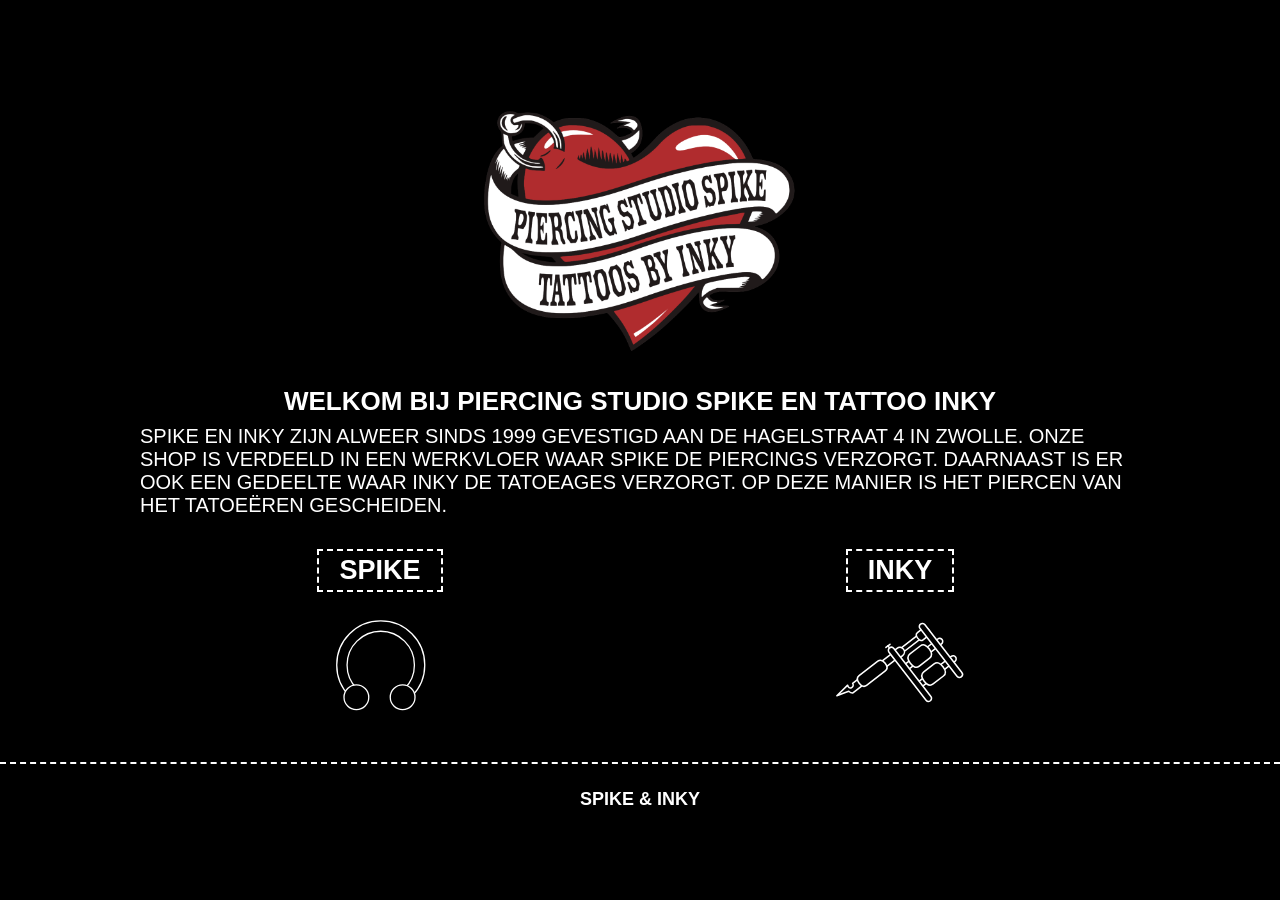
==== index.html @ befb2ac8 "launch" ====
<!DOCTYPE html>
<html lang="en">
<head>
    <meta charset="UTF-8">
    <meta name="viewport" content="width=device-width, initial-scale=1.0">
    <title>Spike & Inky</title>
    <link rel="stylesheet" href="style.css">
</head>
<body>
    <div id="frame">
        
        <div class="layer1">

            <div class="logo-wrapper">
                <img id="main-logo" src="assets/logo_color.png" alt="Spike & Inky">
            </div>

            <div class="intro">
                <h2>Welkom bij piercing Studio Spike en tattoo Inky</h2>
                <p>Spike en Inky zijn alweer sinds 1999 gevestigd aan de Hagelstraat 4 in Zwolle. Onze shop is verdeeld in een werkvloer waar Spike de piercings verzorgt. Daarnaast is er ook een gedeelte waar Inky de tatoeages verzorgt. Op deze manier is het piercen van het tatoeëren gescheiden.</p>
            </div>
        </div>

        <div class="column-container">

            <div class="column">
                <div class="content-wrapper">
                    <a class="title-button" href="./spike/index.html">
                        SPIKE
                    </a>
                    <a class="image-button" href="./spike/index.html">
                        <img src="./assets/spike_logo.svg" alt="SPIKE">
                    </a>
                </div>
            </div>

            <div class="column">
                <div class="content-wrapper">
                    <a class="title-button" href="./inky/index.html">
                        INKY
                    </a>
                    <a class="image-button" href="./inky/index.html">
                        <img src="./assets/inky_logo.svg" alt="INKY">
                    </a>
                </div>
            </div>

        </div>

        </div>

        <div class="footer">
            <a href="index.html" class="footer-logo">
                    SPIKE & INKY
            </a>
        </div>
        
        <!--<div class="intro">
            <h2>Welkom bij piercing Studio Spike en tattoo Inky</h2>
            <p>Spike en Inky zijn alweer sinds 1999 gevestigd aan de Hagelstraat 4 in Zwolle. Onze shop is verdeeld in een werkvloer waar Spike de piercings verzorgt. Daarnaast is er ook een gedeelte waar Inky de tatoeages verzorgt. Op deze manier is het piercen van het tatoeëren gescheiden.</p>
        </div>
        <div class="contact">
            <p id="contact-title">Voor info / afspraak:</p>
            <p>038 429 0266</p>
        </div>-->
</body>
</html>
---- style.css ----
* {
    box-sizing: border-box;
    margin: 0;
    padding: 0;
}

html {
    font-family: Arial, Helvetica, sans-serif;
    color: white;
    background-color: black;
    font-size: 27px;
    text-transform: uppercase;
}

a {
    text-decoration: none;
    color: black;
}

p, h2 {
    position: relative;
    margin: 0;
    margin-left: 20px;
    margin-right: 20px;
}

h2 {
    font-size: 26px;
    padding-bottom: 8px;
}

p {
    font-size: 20px;
}

.contact {
    position: relative;
    top: 32px;
}

.contact p {
    display: grid;
    justify-content: center;
    font-weight: 700;
    font-size: 23px;
}

body {
    display: block;
    width: 100vw;
    margin: 0;
    padding: 0;
}

#frame {
    display: block;
    width: 100%;
    gap: 0;
}

#main-logo {
    position: relative;
    top: 0px;
    justify-self: center;
    margin: 0;
    height: 160px;
}

#contact-title {
    font-size: 21px;
    bottom: 8px;
}

.column-container {
    display: flex;
    position: relative;
    flex-direction: row;
    margin-top: 32px;
}

.column {
    flex: 1;
    display: grid;
}

.content-wrapper {
    display: grid;
    align-items: center;
    justify-items: center;
}

.title-button {
    display: grid;
    border: white dashed 2px;
    font-weight: 600;
    color: white;
    padding: 4px 20px;
    min-width: 80px;
    justify-content: center;
}

.layer1 {
    display: block;
    justify-items: center;
    height: min-content;
}

.logo-wrapper {
    display: grid;
    justify-content: center;
}

.image-button {
    width: 130px;
    height: 130px;
    margin-top: 8px;
}

.image-button img {
    width: 100%;
    height: 100%;
    aspect-ratio: 1;
}

.intro {
    margin-top: 0;
    top: 0;
}

.intro h2, .intro p {
    display: grid;
    justify-content: center;
}

.footer {
    display: grid;
    width: 100%;
    margin-top: 32px;
    border-top: white 2px dashed;
    height: 72px;
    align-content: center;
    justify-content: center;
    color: white;
    font-size: 18px;
    top: auto;
    position: relative;
    margin-bottom: 0;
    top: auto;
    bottom: 0;
}

.footer-logo {
    color: white;
    font-size: 18px;
    font-weight: 600;
}

/* Als op PC */
@media (min-width: 600px) {
    body {
        display: grid;
        width: 100vw;
        height: 100vh;
        align-content: center;
    }
    #frame { 
        display: grid;
        justify-content: center;
    }
    .intro h2, .intro p {
        display: grid;
        justify-content: center;
        max-width: 1000px;
    }
    #main-logo {
        max-width: 320px;
        height: 320px;
    }
}
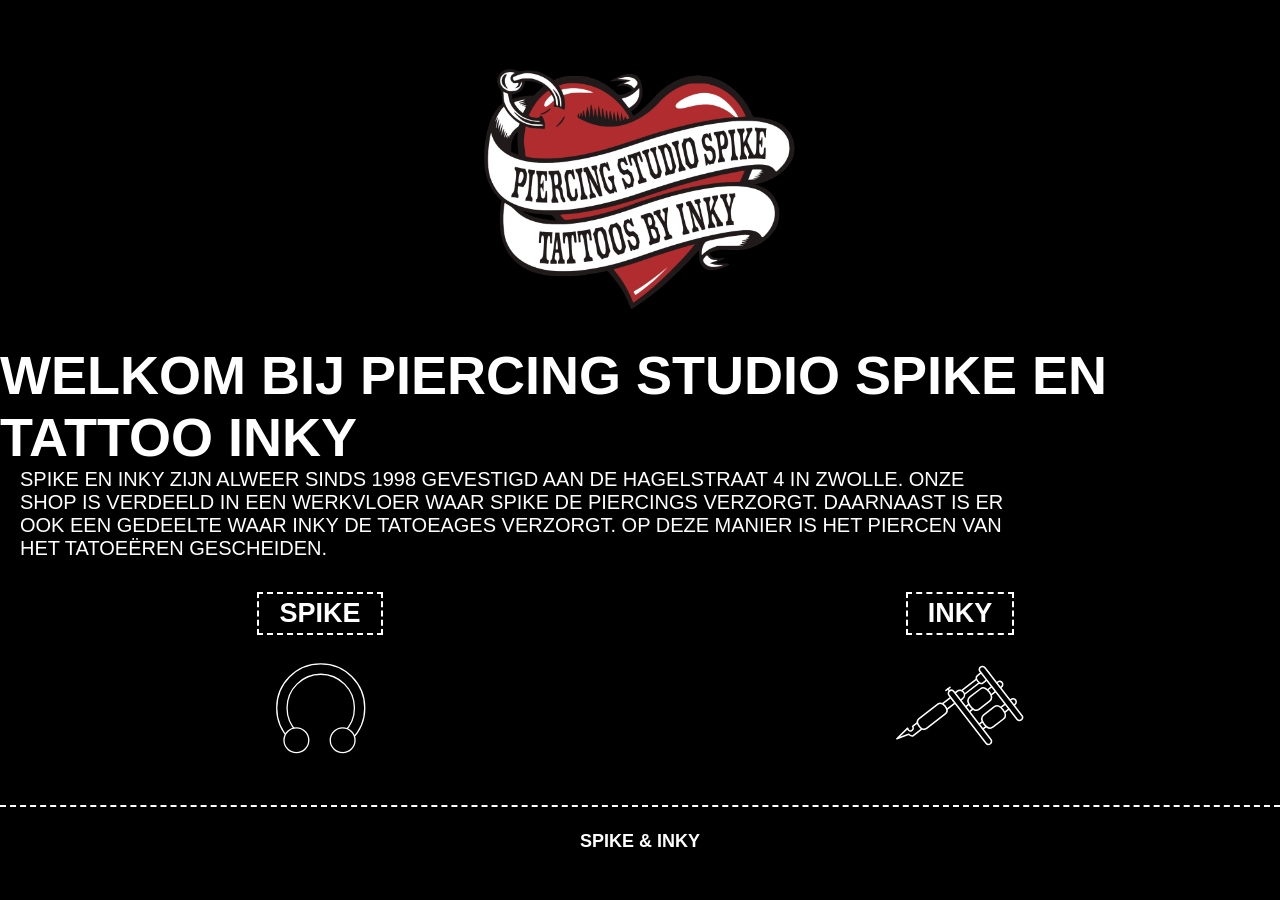
==== commit 43a671c2: "Tijden aagepast, SEO verbeterd (foto-'alt's, description)." ====
--- a/index.html
+++ b/index.html
@@ -3,6 +3,7 @@
 <head>
     <meta charset="UTF-8">
     <meta name="viewport" content="width=device-width, initial-scale=1.0">
+    <meta name="description" content="Al sinds 1998 dé piercing- en tattooshop in Zwolle aan de Hagelstraat 4. Spike verzorgt de piercings en Inky de tatoeages. Loop gerust binnen!">
     <title>Spike & Inky</title>
     <link rel="stylesheet" href="style.css">
 </head>
@@ -16,8 +17,8 @@
             </div>
 
             <div class="intro">
-                <h2>Welkom bij piercing Studio Spike en tattoo Inky</h2>
-                <p>Spike en Inky zijn alweer sinds 1999 gevestigd aan de Hagelstraat 4 in Zwolle. Onze shop is verdeeld in een werkvloer waar Spike de piercings verzorgt. Daarnaast is er ook een gedeelte waar Inky de tatoeages verzorgt. Op deze manier is het piercen van het tatoeëren gescheiden.</p>
+                <h1>Welkom bij piercing Studio Spike en tattoo Inky</h1>
+                <p>Spike en Inky zijn alweer sinds 1998 gevestigd aan de Hagelstraat 4 in Zwolle. Onze shop is verdeeld in een werkvloer waar Spike de piercings verzorgt. Daarnaast is er ook een gedeelte waar Inky de tatoeages verzorgt. Op deze manier is het piercen van het tatoeëren gescheiden.</p>
             </div>
         </div>
 
@@ -25,10 +26,10 @@
 
             <div class="column">
                 <div class="content-wrapper">
-                    <a class="title-button" href="./spike/index.html">
+                    <a class="title-button" href="./spike/">
                         SPIKE
                     </a>
-                    <a class="image-button" href="./spike/index.html">
+                    <a class="image-button" href="./spike/">
                         <img src="./assets/spike_logo.svg" alt="SPIKE">
                     </a>
                 </div>
@@ -36,10 +37,10 @@
 
             <div class="column">
                 <div class="content-wrapper">
-                    <a class="title-button" href="./inky/index.html">
+                    <a class="title-button" href="./inky/">
                         INKY
                     </a>
-                    <a class="image-button" href="./inky/index.html">
+                    <a class="image-button" href="./inky/">
                         <img src="./assets/inky_logo.svg" alt="INKY">
                     </a>
                 </div>
@@ -49,19 +50,10 @@
 
         </div>
 
-        <div class="footer">
-            <a href="index.html" class="footer-logo">
+        <footer class="footer">
+            <a href="./" class="footer-logo">
                     SPIKE & INKY
             </a>
-        </div>
-        
-        <!--<div class="intro">
-            <h2>Welkom bij piercing Studio Spike en tattoo Inky</h2>
-            <p>Spike en Inky zijn alweer sinds 1999 gevestigd aan de Hagelstraat 4 in Zwolle. Onze shop is verdeeld in een werkvloer waar Spike de piercings verzorgt. Daarnaast is er ook een gedeelte waar Inky de tatoeages verzorgt. Op deze manier is het piercen van het tatoeëren gescheiden.</p>
-        </div>
-        <div class="contact">
-            <p id="contact-title">Voor info / afspraak:</p>
-            <p>038 429 0266</p>
-        </div>-->
+        </footer>
 </body>
 </html>
--- a/style.css
+++ b/style.css
@@ -127,7 +127,7 @@
     top: 0;
 }
 
-.intro h2, .intro p {
+.intro h1, .intro p {
     display: grid;
     justify-content: center;
 }
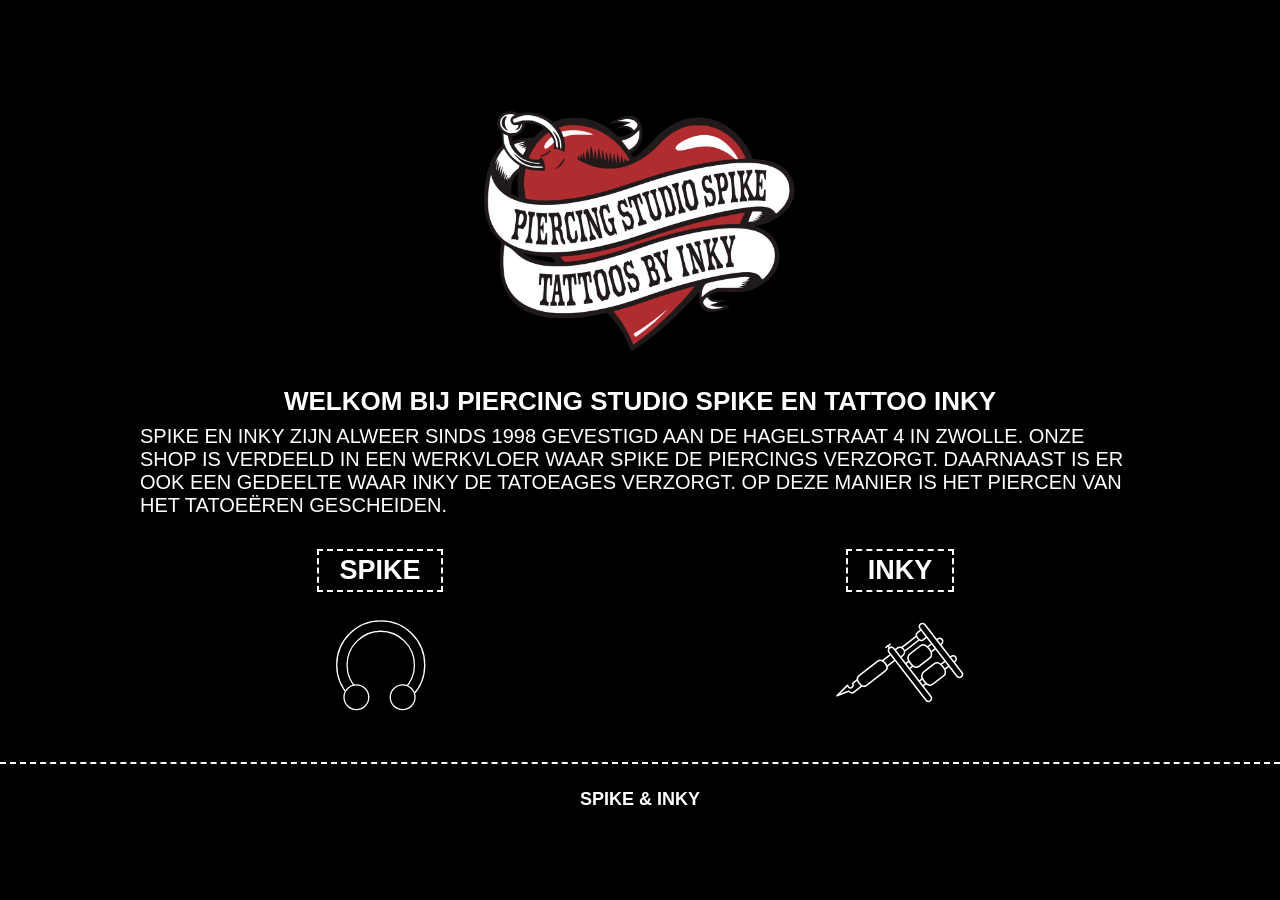
==== commit 4bb40e4d: "favicon added" ====
--- a/index.html
+++ b/index.html
@@ -6,6 +6,7 @@
     <meta name="description" content="Al sinds 1998 dé piercing- en tattooshop in Zwolle aan de Hagelstraat 4. Spike verzorgt de piercings en Inky de tatoeages. Loop gerust binnen!">
     <title>Spike & Inky</title>
     <link rel="stylesheet" href="style.css">
+    <link rel="icon" type="image/x-icon" href="./favicon.ico">
 </head>
 <body>
     <div id="frame">
--- a/style.css
+++ b/style.css
@@ -17,14 +17,14 @@
     color: black;
 }
 
-p, h2 {
+p, h1 {
     position: relative;
     margin: 0;
     margin-left: 20px;
     margin-right: 20px;
 }
 
-h2 {
+h1 {
     font-size: 26px;
     padding-bottom: 8px;
 }
@@ -167,7 +167,7 @@
         display: grid;
         justify-content: center;
     }
-    .intro h2, .intro p {
+    .intro h1, .intro p {
         display: grid;
         justify-content: center;
         max-width: 1000px;
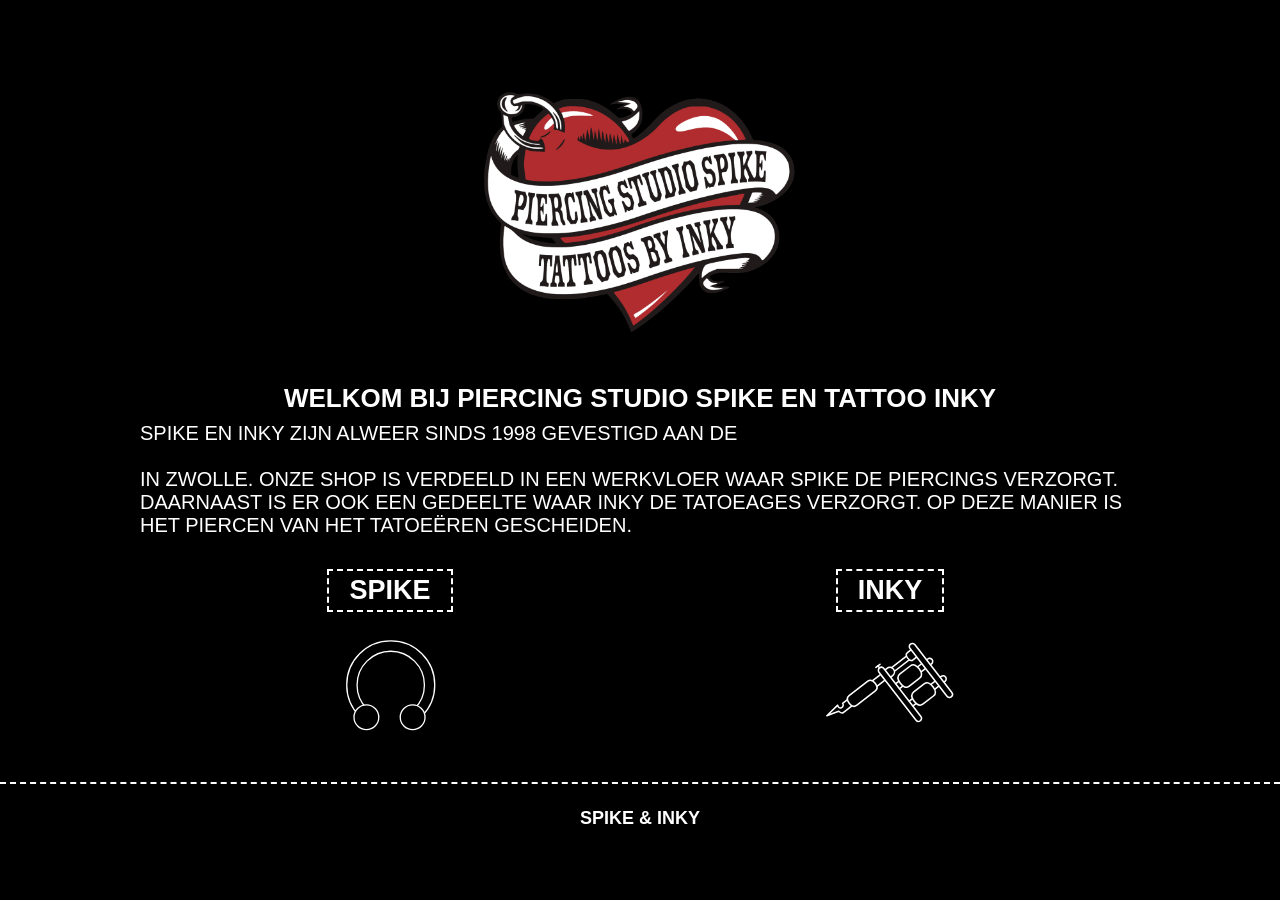
==== commit 3e6c62a1: "link toegevoegd voor straat naar GoogleMaps" ====
--- a/index.html
+++ b/index.html
@@ -19,8 +19,9 @@
 
             <div class="intro">
                 <h1>Welkom bij piercing Studio Spike en tattoo Inky</h1>
-                <p>Spike en Inky zijn alweer sinds 1998 gevestigd aan de Hagelstraat 4 in Zwolle. Onze shop is verdeeld in een werkvloer waar Spike de piercings verzorgt. Daarnaast is er ook een gedeelte waar Inky de tatoeages verzorgt. Op deze manier is het piercen van het tatoeëren gescheiden.</p>
+                <p>Spike en Inky zijn alweer sinds 1998 gevestigd aan de <a target="_blank" rel="noopener noreferrer" href="https://maps.app.goo.gl/vSh3EUyjuhqtQo8V9" id="inline-location"> Hagelstraat 4</a>  in Zwolle. Onze shop is verdeeld in een werkvloer waar Spike de piercings verzorgt. Daarnaast is er ook een gedeelte waar Inky de tatoeages verzorgt. Op deze manier is het piercen van het tatoeëren gescheiden.</p>
             </div>
+
         </div>
 
         <div class="column-container">
--- a/style.css
+++ b/style.css
@@ -122,14 +122,27 @@
     aspect-ratio: 1;
 }
 
+
 .intro {
-    margin-top: 0;
+    margin-top: 16px;
     top: 0;
 }
 
-.intro h1, .intro p {
+.intro h1 {
     display: grid;
+    justify-items: center;
+}
+
+.intro p, .intro a {
+    display: inline;
     justify-content: center;
+    margin: 0;
+}
+
+#inline-location {
+    display: inline;
+    margin: 0;
+    text-decoration: underline;
 }
 
 .footer {
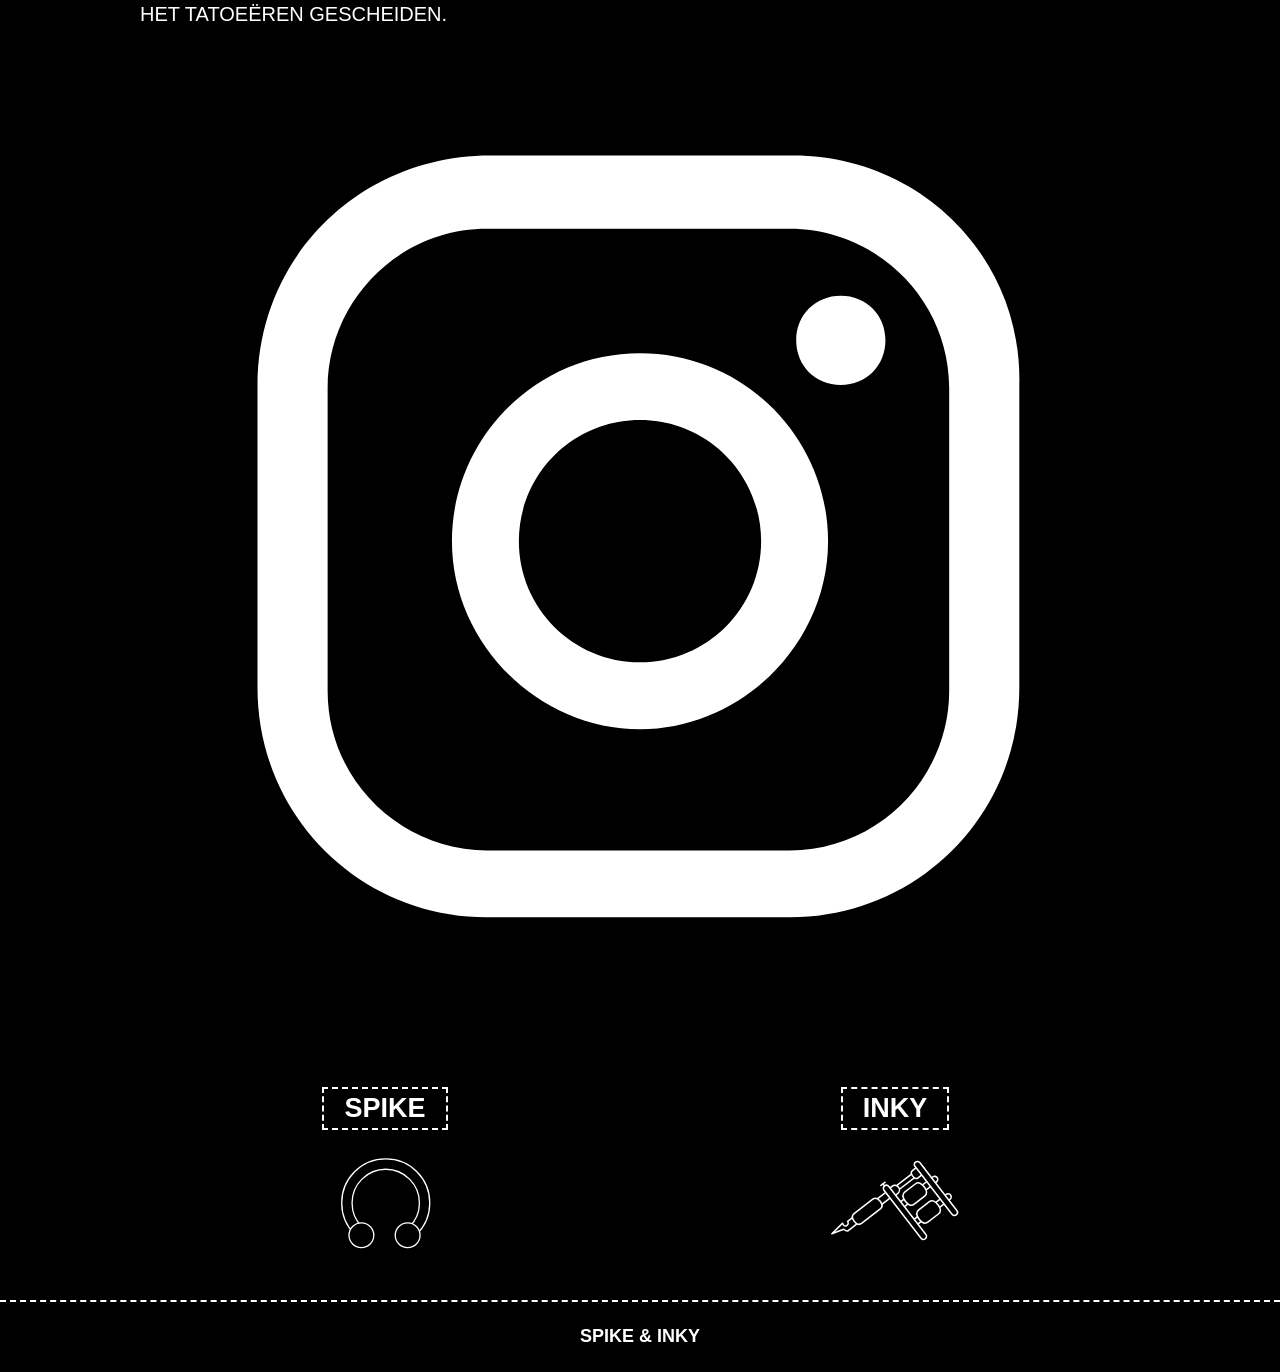
==== commit 82749ec1: "insta plaatje link" ====
--- a/index.html
+++ b/index.html
@@ -21,6 +21,11 @@
                 <h1>Welkom bij piercing Studio Spike en tattoo Inky</h1>
                 <p>Spike en Inky zijn alweer sinds 1998 gevestigd aan de <a target="_blank" rel="noopener noreferrer" href="https://maps.app.goo.gl/vSh3EUyjuhqtQo8V9" id="inline-location"> Hagelstraat 4</a>  in Zwolle. Onze shop is verdeeld in een werkvloer waar Spike de piercings verzorgt. Daarnaast is er ook een gedeelte waar Inky de tatoeages verzorgt. Op deze manier is het piercen van het tatoeëren gescheiden.</p>
             </div>
+
+            <a id="insta-a" target="_blank" rel="noopener noreferrer" href="https://www.instagram.com/spikeinky/" class="insta">
+                <img id="insta-img" src="./assets/svg/instagram.svg" alt="Spike en Inky Instagram link">
+            </a>
+
 
         </div>
 
--- a/style.css
+++ b/style.css
@@ -126,6 +126,8 @@
 .intro {
     margin-top: 16px;
     top: 0;
+    margin-left: 10px;
+    margin-right: 10px;
 }
 
 .intro h1 {
@@ -137,6 +139,7 @@
     display: inline;
     justify-content: center;
     margin: 0;
+    color: white;
 }
 
 #inline-location {
@@ -166,6 +169,17 @@
     color: white;
     font-size: 18px;
     font-weight: 600;
+}
+
+#insta-a {
+    aspect-ratio: 1;
+    width: 48px;
+    height: 48px;
+}
+
+#insta-img {
+    width: 100%;
+    height: 100%;
 }
 
 /* Als op PC */
@@ -180,11 +194,23 @@
         display: grid;
         justify-content: center;
     }
-    .intro h1, .intro p {
+
+    .intro {
+        max-width: 1000px;
+    }
+
+    .intro h1 {
         display: grid;
         justify-content: center;
         max-width: 1000px;
     }
+    
+    .intro p {
+        display: inline;
+        justify-content: center;
+        max-width: 1000px;
+        color: white;
+    }
     #main-logo {
         max-width: 320px;
         height: 320px;
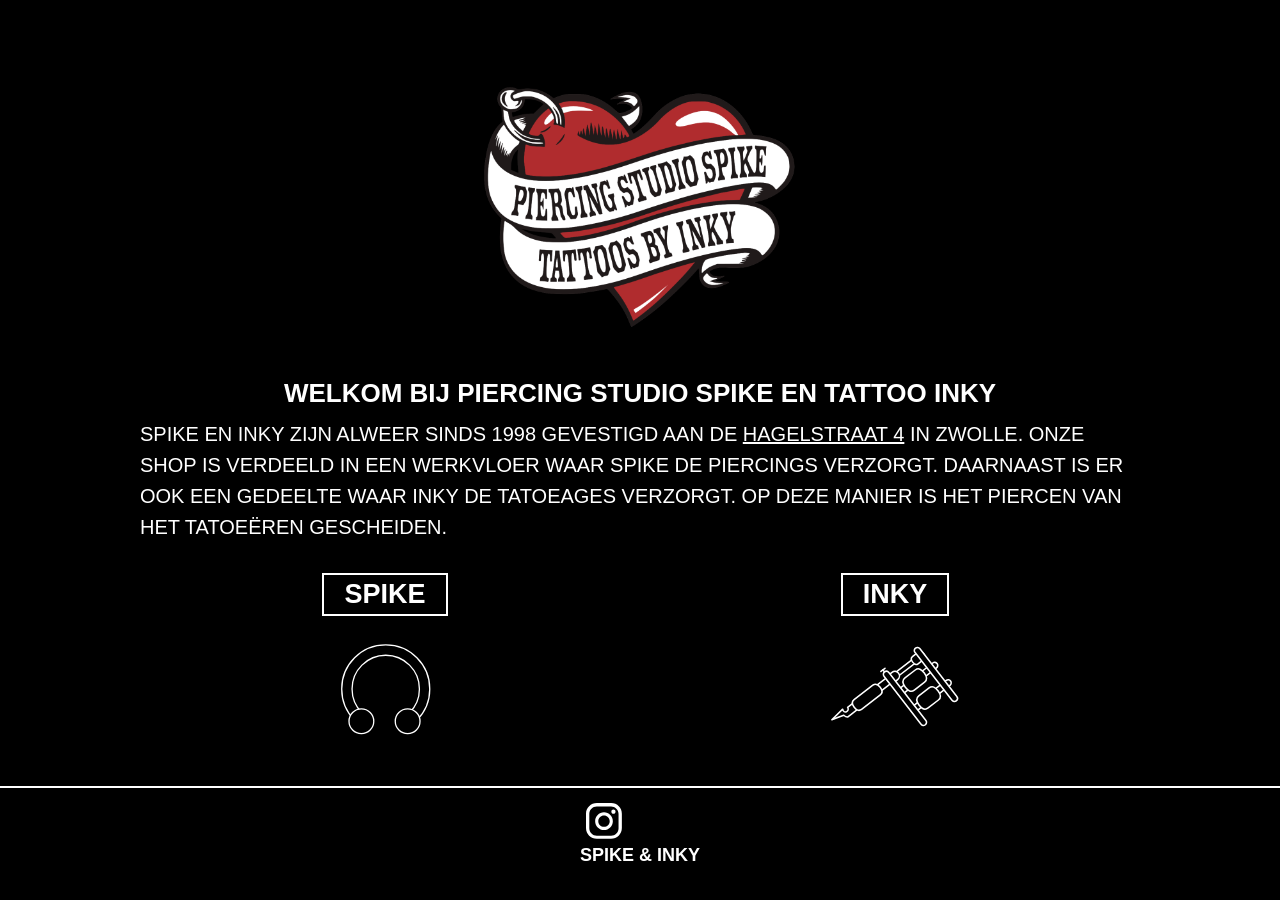
==== commit 87d64ccc: "removed dashed, moved insta and aligned" ====
--- a/index.html
+++ b/index.html
@@ -21,11 +21,6 @@
                 <h1>Welkom bij piercing Studio Spike en tattoo Inky</h1>
                 <p>Spike en Inky zijn alweer sinds 1998 gevestigd aan de <a target="_blank" rel="noopener noreferrer" href="https://maps.app.goo.gl/vSh3EUyjuhqtQo8V9" id="inline-location"> Hagelstraat 4</a>  in Zwolle. Onze shop is verdeeld in een werkvloer waar Spike de piercings verzorgt. Daarnaast is er ook een gedeelte waar Inky de tatoeages verzorgt. Op deze manier is het piercen van het tatoeëren gescheiden.</p>
             </div>
-
-            <a id="insta-a" target="_blank" rel="noopener noreferrer" href="https://www.instagram.com/spikeinky/" class="insta">
-                <img id="insta-img" src="./assets/svg/instagram.svg" alt="Spike en Inky Instagram link">
-            </a>
-
 
         </div>
 
@@ -58,6 +53,10 @@
         </div>
 
         <footer class="footer">
+            <a id="insta-a" target="_blank" rel="noopener noreferrer" href="https://www.instagram.com/spikeinky/" class="insta">
+                <img id="insta-img" src="./assets/svg/instagram.svg" alt="Spike en Inky Instagram link">
+            </a>
+
             <a href="./" class="footer-logo">
                     SPIKE & INKY
             </a>
--- a/style.css
+++ b/style.css
@@ -91,7 +91,7 @@
 
 .title-button {
     display: grid;
-    border: white dashed 2px;
+    border: white solid 2px;
     font-weight: 600;
     color: white;
     padding: 4px 20px;
@@ -152,7 +152,7 @@
     display: grid;
     width: 100%;
     margin-top: 32px;
-    border-top: white 2px dashed;
+    border-top: white 2px solid;
     height: 72px;
     align-content: center;
     justify-content: center;
@@ -172,6 +172,9 @@
 }
 
 #insta-a {
+    position: relative;
+    margin-top: 16px;
+    display: grid;
     aspect-ratio: 1;
     width: 48px;
     height: 48px;
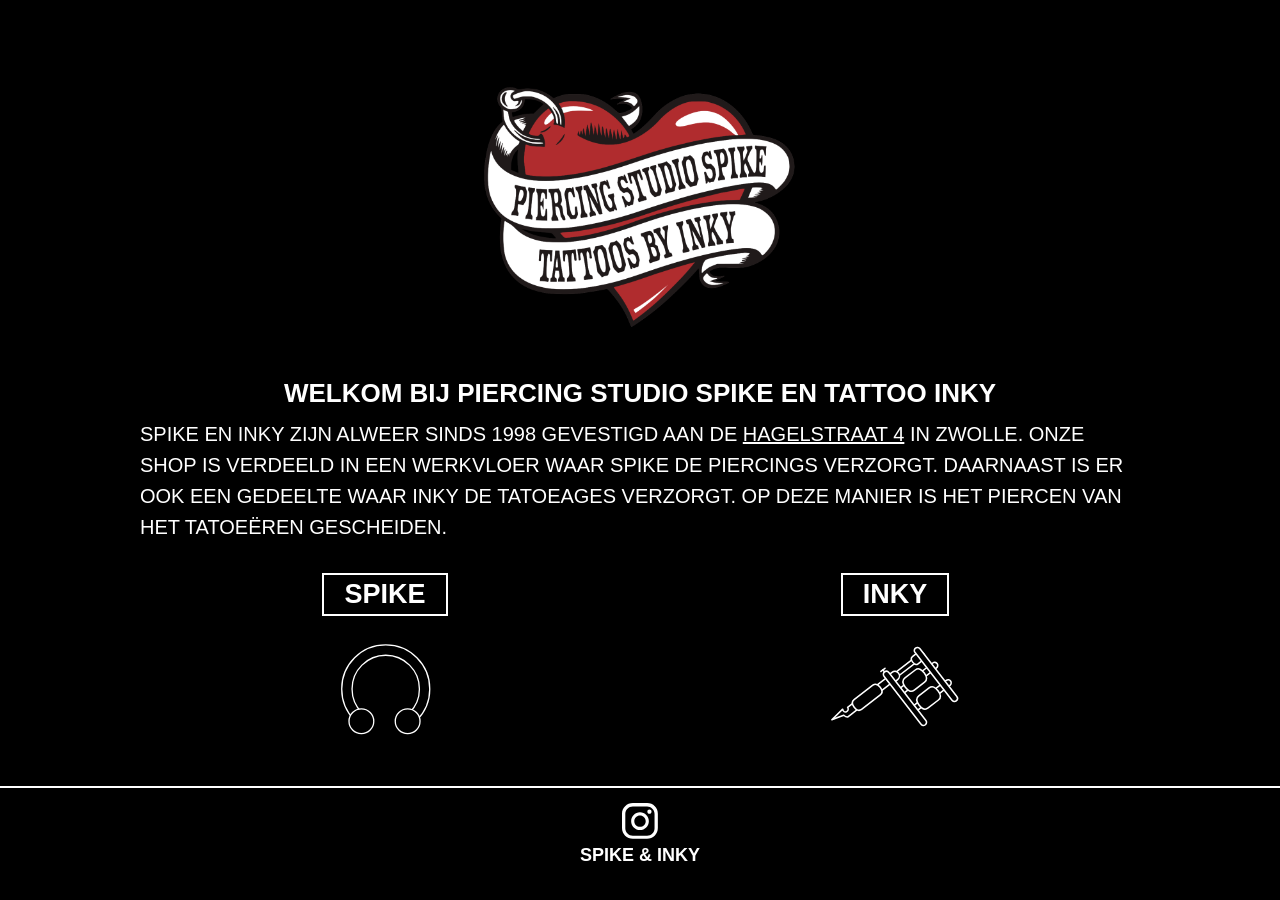
==== commit ae1db1b3: "insta src fix pages" ====
--- a/index.html
+++ b/index.html
@@ -54,7 +54,7 @@
 
         <footer class="footer">
             <a id="insta-a" target="_blank" rel="noopener noreferrer" href="https://www.instagram.com/spikeinky/" class="insta">
-                <img id="insta-img" src="./assets/svg/instagram.svg" alt="Spike en Inky Instagram link">
+                <img id="insta-img" src="./assets/svg/instagram.svg" alt="Spike en Inky Instagram">
             </a>
 
             <a href="./" class="footer-logo">
--- a/style.css
+++ b/style.css
@@ -178,6 +178,7 @@
     aspect-ratio: 1;
     width: 48px;
     height: 48px;
+    justify-self: center;
 }
 
 #insta-img {
